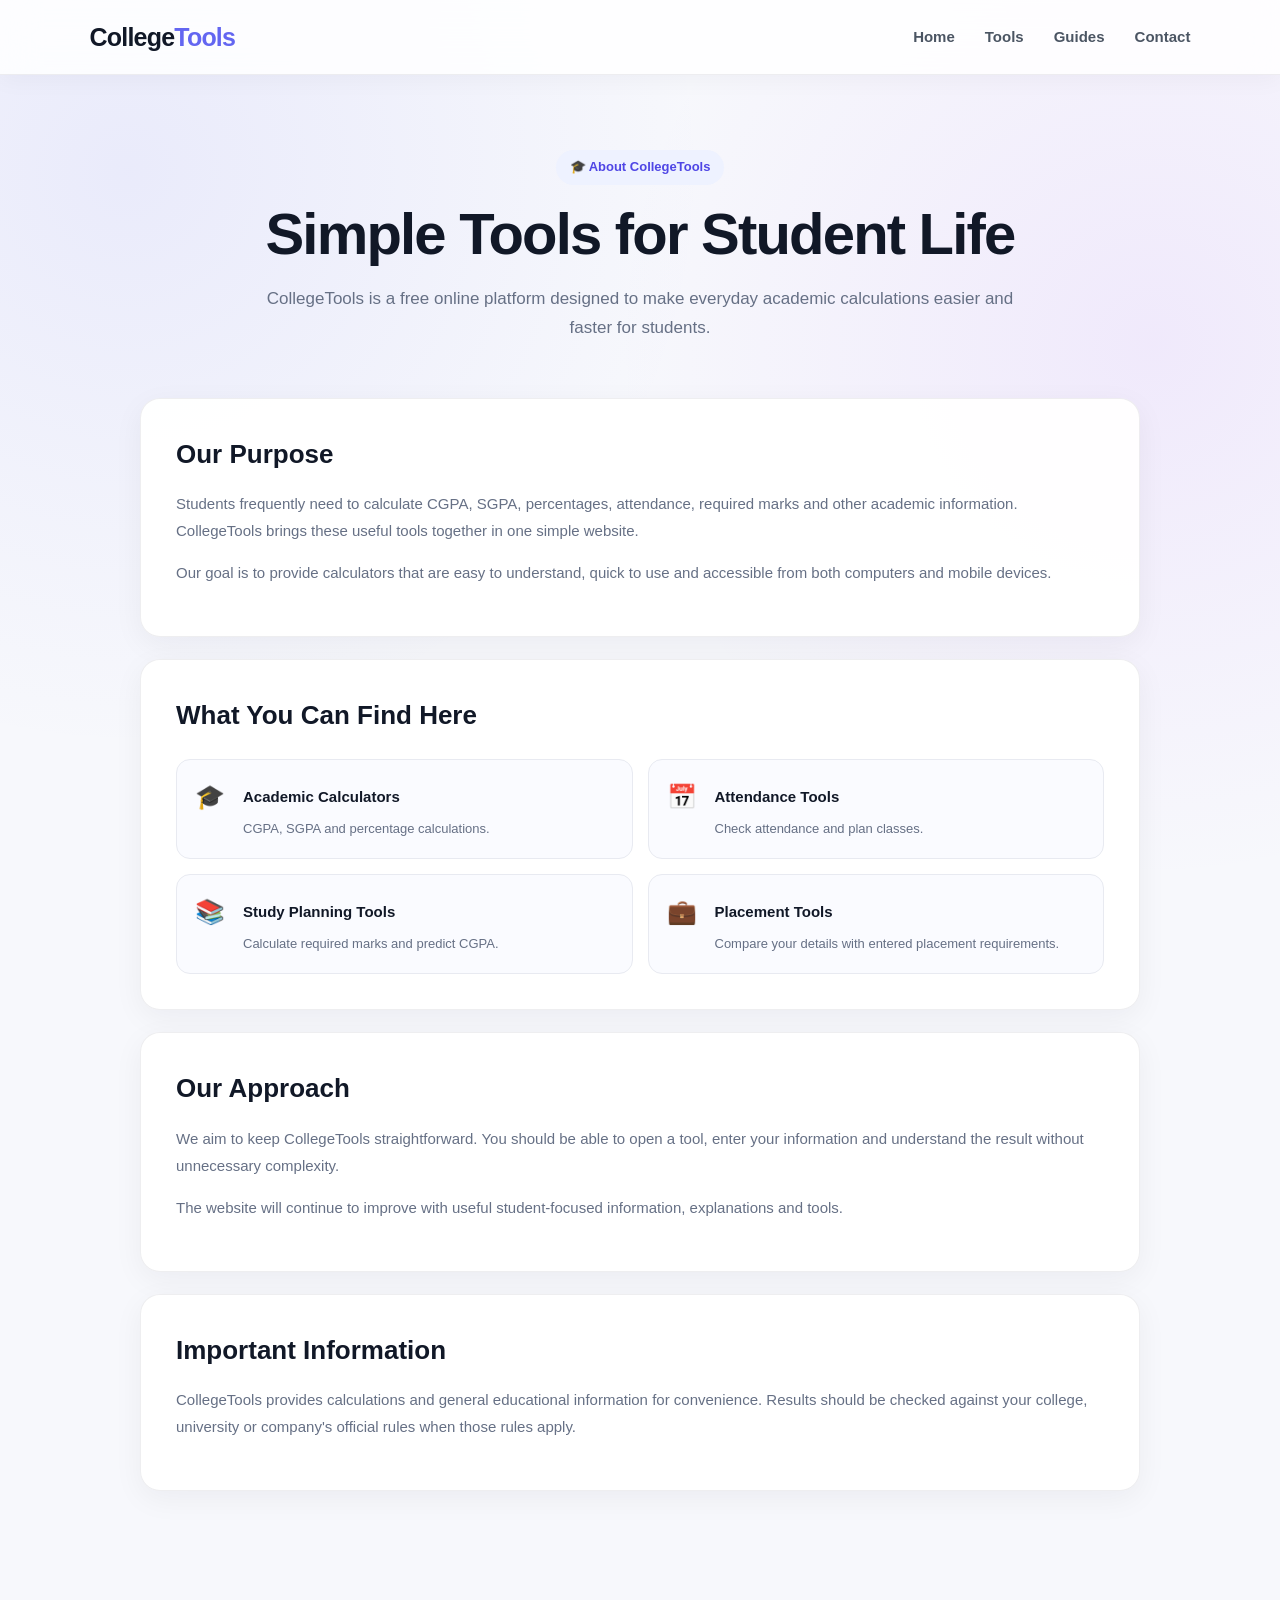
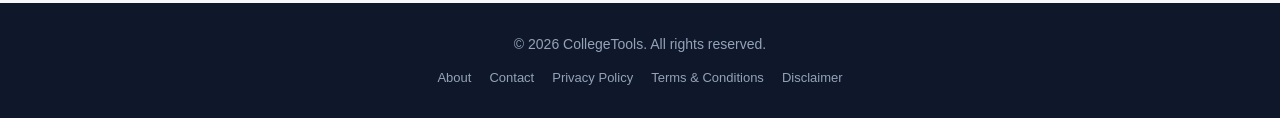
==== about.html @ 3048a07d "Add files via upload" ====
<!DOCTYPE html>
<html lang="en">

<head>

    <meta charset="UTF-8">

    <meta
        name="viewport"
        content="width=device-width, initial-scale=1.0"
    >

    <title>
        About CollegeTools - Free Tools for College Students
    </title>

    <meta
        name="description"
        content="Learn about CollegeTools, a free website providing useful academic calculators and student tools for college students."
    >

    <meta
        name="robots"
        content="index, follow"
    >

    <meta
        name="author"
        content="CollegeTools"
    >

    <meta
        property="og:title"
        content="About CollegeTools"
    >

    <meta
        property="og:description"
        content="Learn more about CollegeTools and our free student-focused academic tools."
    >

    <meta
        property="og:type"
        content="website"
    >

    <link
        rel="stylesheet"
        href="style.css"
    >

</head>


<body>


    <!-- NAVBAR -->

    <nav class="navbar">

        <div class="logo">
            College<span>Tools</span>
        </div>

        <div class="nav-links">

            <a href="index.html">
                Home
            </a>

            <a href="index.html#tools">
                Tools
            </a>

            <a href="index.html#guides">
                Guides
            </a>

            <a href="contact.html">
                Contact
            </a>

        </div>

    </nav>


    <!-- ABOUT -->

    <main class="info-page">

        <section class="info-hero">

            <span class="section-badge">
                🎓 About CollegeTools
            </span>

            <h1>
                Simple Tools for
                Student Life
            </h1>

            <p>
                CollegeTools is a free online platform designed
                to make everyday academic calculations easier
                and faster for students.
            </p>

        </section>


        <section class="info-card">

            <h2>
                Our Purpose
            </h2>

            <p>
                Students frequently need to calculate CGPA,
                SGPA, percentages, attendance, required marks
                and other academic information. CollegeTools
                brings these useful tools together in one simple
                website.
            </p>

            <p>
                Our goal is to provide calculators that are
                easy to understand, quick to use and accessible
                from both computers and mobile devices.
            </p>

        </section>


        <section class="info-card">

            <h2>
                What You Can Find Here
            </h2>

            <div class="info-list">

                <div>
                    🎓
                    <strong>Academic Calculators</strong>
                    <span>
                        CGPA, SGPA and percentage calculations.
                    </span>
                </div>

                <div>
                    📅
                    <strong>Attendance Tools</strong>
                    <span>
                        Check attendance and plan classes.
                    </span>
                </div>

                <div>
                    📚
                    <strong>Study Planning Tools</strong>
                    <span>
                        Calculate required marks and predict CGPA.
                    </span>
                </div>

                <div>
                    💼
                    <strong>Placement Tools</strong>
                    <span>
                        Compare your details with entered
                        placement requirements.
                    </span>
                </div>

            </div>

        </section>


        <section class="info-card">

            <h2>
                Our Approach
            </h2>

            <p>
                We aim to keep CollegeTools straightforward.
                You should be able to open a tool, enter your
                information and understand the result without
                unnecessary complexity.
            </p>

            <p>
                The website will continue to improve with useful
                student-focused information, explanations and
                tools.
            </p>

        </section>


        <section class="info-card">

            <h2>
                Important Information
            </h2>

            <p>
                CollegeTools provides calculations and general
                educational information for convenience.
                Results should be checked against your college,
                university or company's official rules when
                those rules apply.
            </p>

        </section>

    </main>


    <!-- FOOTER -->

    <footer>

        <p>
            © 2026 CollegeTools. All rights reserved.
        </p>

        <div class="footer-links">

            <a href="about.html">
                About
            </a>

            <a href="contact.html">
                Contact
            </a>

            <a href="privacy.html">
                Privacy Policy
            </a>

            <a href="terms.html">
                Terms & Conditions
            </a>

            <a href="disclaimer.html">
                Disclaimer
            </a>

        </div>

    </footer>


</body>

</html>
---- style.css ----
/* =========================================================
   STUDENTTOOLS
   ADVANCED MODERN RESPONSIVE CSS
   ========================================================= */


/* =========================================================
   GLOBAL
   ========================================================= */

* {
    margin: 0;
    padding: 0;
    box-sizing: border-box;
}

html {
    scroll-behavior: smooth;
}

body {
    font-family:
        Inter,
        "Segoe UI",
        Roboto,
        Arial,
        sans-serif;

    color: #172033;

    background:
        radial-gradient(
            circle at 10% 10%,
            rgba(99, 102, 241, 0.09),
            transparent 30%
        ),
        radial-gradient(
            circle at 90% 20%,
            rgba(168, 85, 247, 0.09),
            transparent 30%
        ),
        #f7f8fc;

    line-height: 1.6;

    min-height: 100vh;

    overflow-x: hidden;
}

::selection {
    background: #6366f1;
    color: white;
}

button,
input {
    font-family: inherit;
}


/* =========================================================
   NAVBAR
   ========================================================= */

.navbar {
    position: sticky;
    top: 0;
    z-index: 1000;

    width: 100%;

    display: flex;
    align-items: center;
    justify-content: space-between;

    padding: 17px 7%;

    background:
        rgba(255, 255, 255, 0.84);

    backdrop-filter: blur(18px);
    -webkit-backdrop-filter: blur(18px);

    border-bottom:
        1px solid rgba(15, 23, 42, 0.07);

    box-shadow:
        0 5px 25px
        rgba(15, 23, 42, 0.04);
}


/* LOGO */

.logo {
    color: #111827;

    font-size: 25px;

    font-weight: 800;

    letter-spacing: -0.8px;

    white-space: nowrap;
}

.logo span {
    color: #6366f1;
}


/* NAVIGATION LINKS */

.nav-links {
    display: flex;

    align-items: center;

    gap: 30px;
}

.nav-links a {
    position: relative;

    color: #4b5563;

    text-decoration: none;

    font-size: 15px;

    font-weight: 600;

    transition:
        color 0.25s ease;
}

.nav-links a::after {
    content: "";

    position: absolute;

    left: 0;
    bottom: -7px;

    width: 0;
    height: 2px;

    background:
        #6366f1;

    border-radius: 20px;

    transition:
        width 0.3s ease;
}

.nav-links a:hover {
    color: #6366f1;
}

.nav-links a:hover::after {
    width: 100%;
}


/* =========================================================
   HERO
   ========================================================= */

.hero {
    position: relative;

    overflow: hidden;

    text-align: center;

    padding:
        105px 20px
        95px;

    background:
        linear-gradient(
            135deg,
            #eef2ff 0%,
            #f5f3ff 50%,
            #faf5ff 100%
        );

    border-bottom:
        1px solid
        rgba(99, 102, 241, 0.08);
}


/* HERO DECORATION */

.hero::before {
    content: "";

    position: absolute;

    width: 330px;
    height: 330px;

    top: -160px;
    left: -110px;

    border-radius: 50%;

    background:
        rgba(99, 102, 241, 0.12);

    filter: blur(4px);

    pointer-events: none;
}

.hero::after {
    content: "";

    position: absolute;

    width: 320px;
    height: 320px;

    right: -120px;
    bottom: -160px;

    border-radius: 50%;

    background:
        rgba(168, 85, 247, 0.12);

    filter: blur(4px);

    pointer-events: none;
}


/* =========================================================
   HERO HEADING
   ========================================================= */

.hero h1 {
    position: relative;

    z-index: 2;

    width: 100%;

    max-width: 1100px;

    margin:
        0 auto;

    font-size:
        clamp(38px, 5.2vw, 62px);

    line-height: 1.12;

    letter-spacing: -2px;

    font-weight: 850;

    background:
        linear-gradient(
            90deg,
            #4f46e5 0%,
            #7c3aed 50%,
            #9333ea 100%
        );

    -webkit-background-clip: text;
    background-clip: text;

    -webkit-text-fill-color: transparent;

    color: transparent;
}


/* =========================================================
   HERO DESCRIPTION
   ========================================================= */

.hero p {
    position: relative;

    z-index: 2;

    max-width: 680px;

    margin:
        24px auto
        35px;

    color:
        #5b6475;

    font-size:
        18px;

    line-height:
        1.7;
}


/* =========================================================
   HERO BUTTON
   ========================================================= */

.hero-btn {
    position: relative;

    z-index: 2;

    display: inline-flex;

    align-items: center;

    justify-content: center;

    padding:
        14px 28px;

    border-radius:
        13px;

    background:
        linear-gradient(
            135deg,
            #6366f1,
            #7c3aed
        );

    color:
        white;

    text-decoration:
        none;

    font-size:
        15px;

    font-weight:
        700;

    box-shadow:
        0 10px 25px
        rgba(99, 102, 241, 0.28);

    transition:
        transform 0.25s ease,
        box-shadow 0.25s ease;
}

.hero-btn:hover {
    transform:
        translateY(-3px);

    box-shadow:
        0 15px 35px
        rgba(99, 102, 241, 0.36);
}

.hero-btn:active {
    transform:
        translateY(0);
}


/* =========================================================
   TOOLS SECTION
   ========================================================= */

.tools-section {
    width:
        min(1200px, 90%);

    margin:
        0 auto;

    padding:
        85px 0
        60px;
}

.tools-section > h2 {
    text-align:
        center;

    color:
        #111827;

    font-size:
        38px;

    font-weight:
        800;

    letter-spacing:
        -1px;

    margin-bottom:
        45px;
}


/* =========================================================
   TOOLS GRID
   ========================================================= */

.tools-grid {
    display:
        grid;

    grid-template-columns:
        repeat(3, 1fr);

    gap:
        24px;
}


/* =========================================================
   TOOL CARD
   ========================================================= */

.tool-card {
    position:
        relative;

    min-height:
        285px;

    display:
        flex;

    flex-direction:
        column;

    align-items:
        flex-start;

    padding:
        30px;

    overflow:
        hidden;

    background:
        rgba(255, 255, 255, 0.9);

    border:
        1px solid
        rgba(15, 23, 42, 0.07);

    border-radius:
        22px;

    box-shadow:
        0 8px 30px
        rgba(15, 23, 42, 0.055);

    transition:
        transform 0.35s ease,
        box-shadow 0.35s ease,
        border-color 0.35s ease;
}


/* TOP LINE */

.tool-card::before {
    content:
        "";

    position:
        absolute;

    top:
        0;

    left:
        0;

    width:
        100%;

    height:
        4px;

    background:
        linear-gradient(
            90deg,
            #6366f1,
            #8b5cf6,
            #a855f7
        );

    opacity:
        0;

    transition:
        opacity 0.3s ease;
}


/* DECORATIVE CIRCLE */

.tool-card::after {
    content:
        "";

    position:
        absolute;

    width:
        140px;

    height:
        140px;

    right:
        -55px;

    top:
        -55px;

    border-radius:
        50%;

    background:
        rgba(99, 102, 241, 0.06);

    transition:
        transform 0.4s ease;
}


/* HOVER */

.tool-card:hover {
    transform:
        translateY(-9px);

    border-color:
        rgba(99, 102, 241, 0.18);

    box-shadow:
        0 20px 45px
        rgba(15, 23, 42, 0.11);
}

.tool-card:hover::before {
    opacity:
        1;
}

.tool-card:hover::after {
    transform:
        scale(1.6);
}


/* =========================================================
   TOOL ICON
   ========================================================= */

.tool-icon {
    position:
        relative;

    z-index:
        2;

    width:
        58px;

    height:
        58px;

    display:
        flex;

    align-items:
        center;

    justify-content:
        center;

    margin-bottom:
        20px;

    border-radius:
        17px;

    background:
        linear-gradient(
            135deg,
            #eef2ff,
            #f5f3ff
        );

    font-size:
        28px;

    box-shadow:
        inset 0 0 0 1px
        rgba(99, 102, 241, 0.08);

    transition:
        transform 0.35s ease;
}

.tool-card:hover .tool-icon {
    transform:
        rotate(-5deg)
        scale(1.08);
}


/* =========================================================
   TOOL CARD TEXT
   ========================================================= */

.tool-card h3 {
    position:
        relative;

    z-index:
        2;

    color:
        #111827;

    font-size:
        21px;

    line-height:
        1.3;

    margin-bottom:
        10px;
}

.tool-card p {
    position:
        relative;

    z-index:
        2;

    flex:
        1;

    color:
        #667085;

    font-size:
        15px;

    line-height:
        1.6;

    margin-bottom:
        24px;
}


/* =========================================================
   TOOL BUTTON
   ========================================================= */

.tool-card button {
    position:
        relative;

    z-index:
        3;

    width:
        100%;

    padding:
        12px 18px;

    border:
        none;

    border-radius:
        11px;

    background:
        #111827;

    color:
        white;

    cursor:
        pointer;

    font-size:
        14px;

    font-weight:
        700;

    transition:
        background 0.25s ease,
        transform 0.2s ease,
        box-shadow 0.25s ease;
}

.tool-card button:hover {
    background:
        #4f46e5;

    transform:
        translateY(-2px);

    box-shadow:
        0 8px 20px
        rgba(79, 70, 229, 0.25);
}


/* =========================================================
   CALCULATOR SECTION
   ========================================================= */

.calculator-section {
    width:
        min(850px, 92%);

    margin:
        20px auto
        90px;
}


/* =========================================================
   HIDDEN
   ========================================================= */

.calculator.hidden {
    display:
        none;
}


/* =========================================================
   CALCULATOR
   ========================================================= */

.calculator {
    position:
        relative;

    padding:
        42px;

    background:
        rgba(255, 255, 255, 0.95);

    border:
        1px solid
        rgba(15, 23, 42, 0.07);

    border-radius:
        25px;

    box-shadow:
        0 18px 60px
        rgba(15, 23, 42, 0.09);

    animation:
        calculatorIn 0.45s ease;
}


@keyframes calculatorIn {

    from {
        opacity:
            0;

        transform:
            translateY(18px);
    }

    to {
        opacity:
            1;

        transform:
            translateY(0);
    }
}


.calculator h2 {
    color:
        #111827;

    font-size:
        30px;

    font-weight:
        800;

    letter-spacing:
        -0.8px;

    line-height:
        1.25;

    margin-bottom:
        8px;
}


.calculator-description {
    color:
        #667085;

    font-size:
        15px;

    line-height:
        1.6;

    margin-bottom:
        28px;
}


/* =========================================================
   LABEL
   ========================================================= */

.calculator label {
    display:
        block;

    color:
        #344054;

    font-size:
        14px;

    font-weight:
        650;

    margin:
        18px 0
        7px;
}


/* =========================================================
   INPUT
   ========================================================= */

.calculator input {
    width:
        100%;

    padding:
        13px 15px;

    border:
        1px solid
        #d9dce5;

    border-radius:
        11px;

    background:
        #fbfcff;

    color:
        #111827;

    font-size:
        15px;

    outline:
        none;

    transition:
        border-color 0.25s ease,
        box-shadow 0.25s ease,
        background 0.25s ease;
}

.calculator input:hover {
    border-color:
        #b8bde0;
}

.calculator input:focus {
    background:
        white;

    border-color:
        #6366f1;

    box-shadow:
        0 0 0 4px
        rgba(99, 102, 241, 0.11);
}

.calculator input::placeholder {
    color:
        #a0a6b3;
}


/* =========================================================
   CALCULATE BUTTON
   ========================================================= */

.calculate-btn {
    width:
        100%;

    margin-top:
        25px;

    padding:
        14px 20px;

    border:
        none;

    border-radius:
        12px;

    background:
        linear-gradient(
            135deg,
            #6366f1,
            #7c3aed
        );

    color:
        white;

    cursor:
        pointer;

    font-size:
        15px;

    font-weight:
        750;

    box-shadow:
        0 8px 22px
        rgba(99, 102, 241, 0.24);

    transition:
        transform 0.2s ease,
        box-shadow 0.25s ease;
}

.calculate-btn:hover {
    transform:
        translateY(-2px);

    box-shadow:
        0 12px 30px
        rgba(99, 102, 241, 0.32);
}

.calculate-btn:active {
    transform:
        scale(0.99);
}


/* =========================================================
   RESULT BOX
   ========================================================= */

.result-box {
    margin-top:
        30px;

    padding:
        25px;

    text-align:
        center;

    border-radius:
        17px;

    background:
        linear-gradient(
            135deg,
            #f5f7ff,
            #faf7ff
        );

    border:
        1px solid
        rgba(99, 102, 241, 0.12);

    animation:
        resultFade 0.35s ease;
}


@keyframes resultFade {

    from {
        opacity:
            0;

        transform:
            scale(0.98);
    }

    to {
        opacity:
            1;

        transform:
            scale(1);
    }
}


.result-box p {
    color:
        #667085;

    font-size:
        14px;

    margin:
        5px 0;
}


.result-box h3 {
    color:
        #4f46e5;

    font-size:
        34px;

    font-weight:
        800;

    margin:
        8px 0;
}


/* =========================================================
   CGPA SUBJECT LABELS
   ========================================================= */

.subject-labels {
    display:
        grid;

    grid-template-columns:
        2fr 1fr 1fr 45px;

    gap:
        10px;

    margin-bottom:
        8px;

    color:
        #667085;

    font-size:
        13px;

    font-weight:
        700;
}


/* =========================================================
   CGPA SUBJECT ROW
   ========================================================= */

.subject-row {
    display:
        grid;

    grid-template-columns:
        2fr 1fr 1fr 45px;

    gap:
        10px;

    margin-bottom:
        12px;
}


/* =========================================================
   REMOVE BUTTON
   ========================================================= */

.remove-btn {
    width:
        45px !important;

    height:
        45px;

    padding:
        0;

    border:
        none;

    border-radius:
        10px;

    background:
        #fef2f2;

    color:
        #dc2626;

    font-size:
        22px;

    cursor:
        pointer;

    transition:
        background 0.2s ease,
        transform 0.2s ease;
}

.remove-btn:hover {
    background:
        #fee2e2;

    transform:
        scale(1.05);
}


/* =========================================================
   ADD SUBJECT
   ========================================================= */

.add-subject-btn {
    margin-top:
        5px;

    padding:
        10px 16px;

    border:
        1px solid
        #d9dce5;

    border-radius:
        10px;

    background:
        white;

    color:
        #4f46e5;

    cursor:
        pointer;

    font-weight:
        700;

    transition:
        background 0.2s ease,
        border-color 0.2s ease;
}

.add-subject-btn:hover {
    background:
        #f5f3ff;

    border-color:
        #c7c9f7;
}


/* =========================================================
   SGPA ROW
   ========================================================= */

.sgpa-row {
    display:
        grid;

    grid-template-columns:
        2fr 1fr 1fr;

    gap:
        10px;

    margin-bottom:
        12px;
}


/* =========================================================
   SECONDARY BUTTON
   ========================================================= */

.secondary-btn {
    margin:
        8px 0;

    padding:
        10px 16px;

    border:
        1px solid
        #d9dce5;

    border-radius:
        10px;

    background:
        white;

    color:
        #4f46e5;

    cursor:
        pointer;

    font-weight:
        700;

    transition:
        background 0.2s ease,
        border-color 0.2s ease;
}

.secondary-btn:hover {
    background:
        #f5f3ff;

    border-color:
        #c7c9f7;
}


/* =========================================================
   PERCENTAGE
   ========================================================= */

#gradeResult {
    margin-top:
        12px;

    font-size:
        17px;

    font-weight:
        700;

    color:
        #344054;
}

#percentageMessage {
    margin-top:
        8px;

    color:
        #555;
}


/* =========================================================
   AI FACE AGE SECTION
   ========================================================= */

.ai-divider {
    margin:
        45px 0;

    height:
        1px;

    border:
        none;

    background:
        linear-gradient(
            90deg,
            transparent,
            #d9dce5,
            transparent
        );
}


.ai-age-section {
    padding-top:
        5px;
}


.ai-age-section h2 {
    font-size:
        27px;
}


/* =========================================================
   IMAGE PREVIEW
   ========================================================= */

.image-preview-container {
    width:
        100%;

    min-height:
        110px;

    margin-top:
        15px;

    display:
        flex;

    align-items:
        center;

    justify-content:
        center;

    overflow:
        hidden;

    border:
        2px dashed
        #d7d9e3;

    border-radius:
        15px;

    background:
        #fafbff;
}


.image-preview-container img {
    display:
        none;

    max-width:
        100%;

    max-height:
        350px;

    object-fit:
        contain;

    border-radius:
        12px;
}


/* =========================================================
   ABOUT
   ========================================================= */

.about {
    width:
        min(850px, 90%);

    margin:
        20px auto
        80px;

    padding:
        55px 35px;

    text-align:
        center;

    border-radius:
        24px;

    background:
        linear-gradient(
            135deg,
            #111827,
            #1f2937
        );

    color:
        white;

    box-shadow:
        0 20px 50px
        rgba(15, 23, 42, 0.15);
}


.about h2 {
    font-size:
        32px;

    margin-bottom:
        15px;
}


.about p {
    max-width:
        650px;

    margin:
        auto;

    color:
        #d1d5db;

    font-size:
        15px;

    line-height:
        1.7;
}


/* =========================================================
   FOOTER
   ========================================================= */

footer {
    padding:
        30px 20px;

    text-align:
        center;

    background:
        #0f172a;

    color:
        #94a3b8;

    font-size:
        14px;
}


/* =========================================================
   SCROLLBAR
   ========================================================= */

::-webkit-scrollbar {
    width:
        9px;
}

::-webkit-scrollbar-track {
    background:
        #f1f3f8;
}

::-webkit-scrollbar-thumb {
    background:
        #c4c7d4;

    border-radius:
        20px;
}

::-webkit-scrollbar-thumb:hover {
    background:
        #8b8fa3;
}


/* =========================================================
   TABLET
   ========================================================= */

@media (max-width: 1000px) {

    .tools-grid {
        grid-template-columns:
            repeat(2, 1fr);
    }

    .hero h1 {
        font-size:
            clamp(38px, 6vw, 56px);
    }
}


/* =========================================================
   MOBILE
   ========================================================= */

@media (max-width: 650px) {

    .navbar {
        padding:
            15px 5%;
    }


    .logo {
        font-size:
            21px;
    }


    .nav-links {
        gap:
            15px;
    }


    .nav-links a {
        font-size:
            13px;
    }


    /* HERO */

    .hero {
        padding:
            70px 18px
            65px;
    }


    .hero h1 {
        width:
            100%;

        max-width:
            600px;

        font-size:
            40px;

        line-height:
            1.15;

        letter-spacing:
            -1.3px;
    }


    .hero p {
        font-size:
            16px;

        margin-top:
            20px;
    }


    /* TOOLS */

    .tools-section {
        width:
            92%;

        padding:
            60px 0;
    }


    .tools-section > h2 {
        font-size:
            30px;

        margin-bottom:
            30px;
    }


    .tools-grid {
        grid-template-columns:
            1fr;

        gap:
            17px;
    }


    .tool-card {
        min-height:
            250px;

        padding:
            25px;
    }


    /* CALCULATOR */

    .calculator-section {
        width:
            92%;

        margin-bottom:
            65px;
    }


    .calculator {
        padding:
            25px 18px;

        border-radius:
            20px;
    }


    .calculator h2 {
        font-size:
            25px;
    }


    /* CGPA */

    .subject-labels {
        display:
            none;
    }


    .subject-row {
        grid-template-columns:
            1fr;

        padding:
            15px;

        background:
            #f8f9fd;

        border:
            1px solid
            #e5e7ef;

        border-radius:
            13px;
    }


    .remove-btn {
        width:
            100% !important;
    }


    /* SGPA */

    .sgpa-row {
        grid-template-columns:
            1fr;

        padding:
            15px;

        background:
            #f8f9fd;

        border:
            1px solid
            #e5e7ef;

        border-radius:
            13px;
    }


    /* RESULT */

    .result-box {
        padding:
            20px 15px;
    }


    .result-box h3 {
        font-size:
            29px;
    }


    /* ABOUT */

    .about {
        width:
            92%;

        padding:
            40px 22px;

        margin-bottom:
            60px;
    }


    .about h2 {
        font-size:
            27px;
    }
}


/* =========================================================
   VERY SMALL PHONES
   ========================================================= */

@media (max-width: 400px) {

    .navbar {
        align-items:
            flex-start;

        flex-direction:
            column;

        gap:
            10px;
    }


    .nav-links {
        width:
            100%;

        justify-content:
            space-between;
    }


    .hero h1 {
        font-size:
            33px;

        line-height:
            1.15;

        letter-spacing:
            -1px;
    }


    .hero p {
        font-size:
            15px;
    }


    .tool-card h3 {
        font-size:
            19px;
    }


    .calculator {
        padding:
            22px 15px;
    }
}

/* =========================================================
   STUDENT GUIDES
   ========================================================= */

.guides-section {
    width: min(1200px, 90%);

    margin:
        0 auto
        90px;
}


/* HEADING */

.guides-heading {
    text-align:
        center;

    max-width:
        720px;

    margin:
        0 auto
        45px;
}


.section-badge {
    display:
        inline-block;

    padding:
        7px 14px;

    margin-bottom:
        14px;

    border-radius:
        30px;

    background:
        #eef2ff;

    color:
        #4f46e5;

    font-size:
        13px;

    font-weight:
        750;
}


.guides-heading h2 {
    color:
        #111827;

    font-size:
        38px;

    line-height:
        1.2;

    letter-spacing:
        -1px;

    margin-bottom:
        12px;
}


.guides-heading p {
    color:
        #667085;

    font-size:
        16px;
}


/* GRID */

.guides-grid {
    display:
        grid;

    grid-template-columns:
        repeat(3, 1fr);

    gap:
        22px;
}


/* CARD */

.guide-card {
    padding:
        28px;

    background:
        rgba(255, 255, 255, 0.92);

    border:
        1px solid
        rgba(15, 23, 42, 0.07);

    border-radius:
        20px;

    box-shadow:
        0 8px 28px
        rgba(15, 23, 42, 0.05);

    transition:
        transform 0.3s ease,
        box-shadow 0.3s ease,
        border-color 0.3s ease;
}


.guide-card:hover {
    transform:
        translateY(-6px);

    border-color:
        rgba(99, 102, 241, 0.18);

    box-shadow:
        0 18px 40px
        rgba(15, 23, 42, 0.09);
}


/* ICON */

.guide-icon {
    width:
        52px;

    height:
        52px;

    display:
        flex;

    align-items:
        center;

    justify-content:
        center;

    margin-bottom:
        17px;

    border-radius:
        15px;

    background:
        linear-gradient(
            135deg,
            #eef2ff,
            #f5f3ff
        );

    font-size:
        25px;
}


/* TITLE */

.guide-card h3 {
    color:
        #111827;

    font-size:
        20px;

    line-height:
        1.3;

    margin-bottom:
        12px;
}


/* TEXT */

.guide-card p {
    color:
        #667085;

    font-size:
        14px;

    line-height:
        1.7;

    margin-bottom:
        17px;
}


/* SUBTITLE */

.guide-card h4 {
    color:
        #344054;

    font-size:
        14px;

    margin-bottom:
        8px;
}


/* FORMULA */

.formula-box {
    padding:
        13px;

    margin-bottom:
        17px;

    border-radius:
        10px;

    background:
        #f5f7ff;

    border:
        1px solid
        rgba(99, 102, 241, 0.1);

    color:
        #4f46e5;

    font-size:
        13px;

    font-weight:
        700;

    text-align:
        center;

    line-height:
        1.6;
}


/* =========================================================
   GUIDE MOBILE
   ========================================================= */

@media (max-width: 1000px) {

    .guides-grid {
        grid-template-columns:
            repeat(2, 1fr);
    }

}


@media (max-width: 650px) {

    .guides-section {
        width:
            92%;

        margin-bottom:
            65px;
    }


    .guides-heading h2 {
        font-size:
            30px;
    }


    .guides-heading p {
        font-size:
            15px;
    }


    .guides-grid {
        grid-template-columns:
            1fr;

        gap:
            17px;
    }


    .guide-card {
        padding:
            24px;
    }

}


/* =========================================================
   INFORMATION PAGES
   ========================================================= */

.info-page {
    width: min(1000px, 92%);

    margin: 0 auto;

    padding:
        75px 0
        90px;
}


/* =========================================================
   INFO HERO
   ========================================================= */

.info-hero {
    text-align: center;

    max-width: 780px;

    margin:
        0 auto
        55px;
}


.info-hero .section-badge {
    display: inline-block;

    padding:
        7px 14px;

    margin-bottom:
        17px;

    border-radius:
        30px;

    background:
        #eef2ff;

    color:
        #4f46e5;

    font-size:
        13px;

    font-weight:
        750;
}


.info-hero h1 {
    color:
        #111827;

    font-size:
        clamp(38px, 5vw, 58px);

    line-height:
        1.12;

    letter-spacing:
        -1.8px;

    margin-bottom:
        18px;
}


.info-hero p {
    color:
        #667085;

    font-size:
        17px;

    line-height:
        1.7;
}


/* =========================================================
   INFO CARD
   ========================================================= */

.info-card {
    margin-bottom:
        22px;

    padding:
        35px;

    background:
        rgba(255, 255, 255, 0.94);

    border:
        1px solid
        rgba(15, 23, 42, 0.07);

    border-radius:
        20px;

    box-shadow:
        0 8px 30px
        rgba(15, 23, 42, 0.05);

    transition:
        transform 0.3s ease,
        box-shadow 0.3s ease;
}


.info-card:hover {
    transform:
        translateY(-3px);

    box-shadow:
        0 15px 38px
        rgba(15, 23, 42, 0.08);
}


.info-card h2 {
    color:
        #111827;

    font-size:
        26px;

    margin-bottom:
        15px;
}


.info-card h3 {
    color:
        #344054;

    font-size:
        17px;

    margin:
        22px 0
        7px;
}


.info-card p {
    color:
        #667085;

    font-size:
        15px;

    line-height:
        1.8;

    margin-bottom:
        15px;
}


/* =========================================================
   INFO LIST
   ========================================================= */

.info-list {
    display:
        grid;

    grid-template-columns:
        repeat(2, 1fr);

    gap:
        15px;

    margin-top:
        22px;
}


.info-list div {
    display:
        grid;

    grid-template-columns:
        38px 1fr;

    column-gap:
        10px;

    padding:
        18px;

    border:
        1px solid
        #e8eaf1;

    border-radius:
        14px;

    background:
        #fafbff;

    font-size:
        24px;
}


.info-list strong {
    color:
        #111827;

    font-size:
        15px;

    align-self:
        center;
}


.info-list span {
    grid-column:
        2;

    color:
        #667085;

    font-size:
        13px;

    line-height:
        1.6;

    margin-top:
        3px;
}


/* =========================================================
   CONTACT
   ========================================================= */

.contact-grid {
    display:
        grid;

    grid-template-columns:
        repeat(2, 1fr);

    gap:
        22px;
}


.contact-icon {
    width:
        55px;

    height:
        55px;

    display:
        flex;

    align-items:
        center;

    justify-content:
        center;

    margin-bottom:
        18px;

    border-radius:
        15px;

    background:
        linear-gradient(
            135deg,
            #eef2ff,
            #f5f3ff
        );

    font-size:
        25px;
}


.email-link {
    display:
        inline-block;

    color:
        #4f46e5;

    font-weight:
        700;

    text-decoration:
        none;

    word-break:
        break-word;
}


.email-link:hover {
    text-decoration:
        underline;
}


.contact-note {
    margin-top:
        22px;
}


/* =========================================================
   FOOTER LINKS
   ========================================================= */

.footer-links {
    display:
        flex;

    justify-content:
        center;

    align-items:
        center;

    flex-wrap:
        wrap;

    gap:
        18px;

    margin-top:
        12px;
}


.footer-links a {
    color:
        #94a3b8;

    text-decoration:
        none;

    font-size:
        13px;

    transition:
        color 0.2s ease;
}


.footer-links a:hover {
    color:
        white;
}


/* =========================================================
   INFORMATION PAGE MOBILE
   ========================================================= */

@media (max-width: 700px) {

    .info-page {
        padding:
            55px 0
            65px;
    }


    .info-hero {
        margin-bottom:
            35px;
    }


    .info-hero h1 {
        font-size:
            38px;

        letter-spacing:
            -1px;
    }


    .info-hero p {
        font-size:
            15px;
    }


    .info-card {
        padding:
            25px 20px;
    }


    .info-card h2 {
        font-size:
            23px;
    }


    .info-list {
        grid-template-columns:
            1fr;
    }


    .contact-grid {
        grid-template-columns:
            1fr;
    }


    .footer-links {
        gap:
            12px;
    }

}


/* =========================================================
   SEO INTRO
   ========================================================= */

.seo-intro {
    max-width: 850px;

    margin:
        -20px auto
        40px;

    text-align: center;

    color: #667085;

    font-size: 16px;

    line-height: 1.8;
}

@media (max-width: 650px) {

    .seo-intro {
        font-size: 15px;

        margin:
            -10px auto
            30px;
    }

}
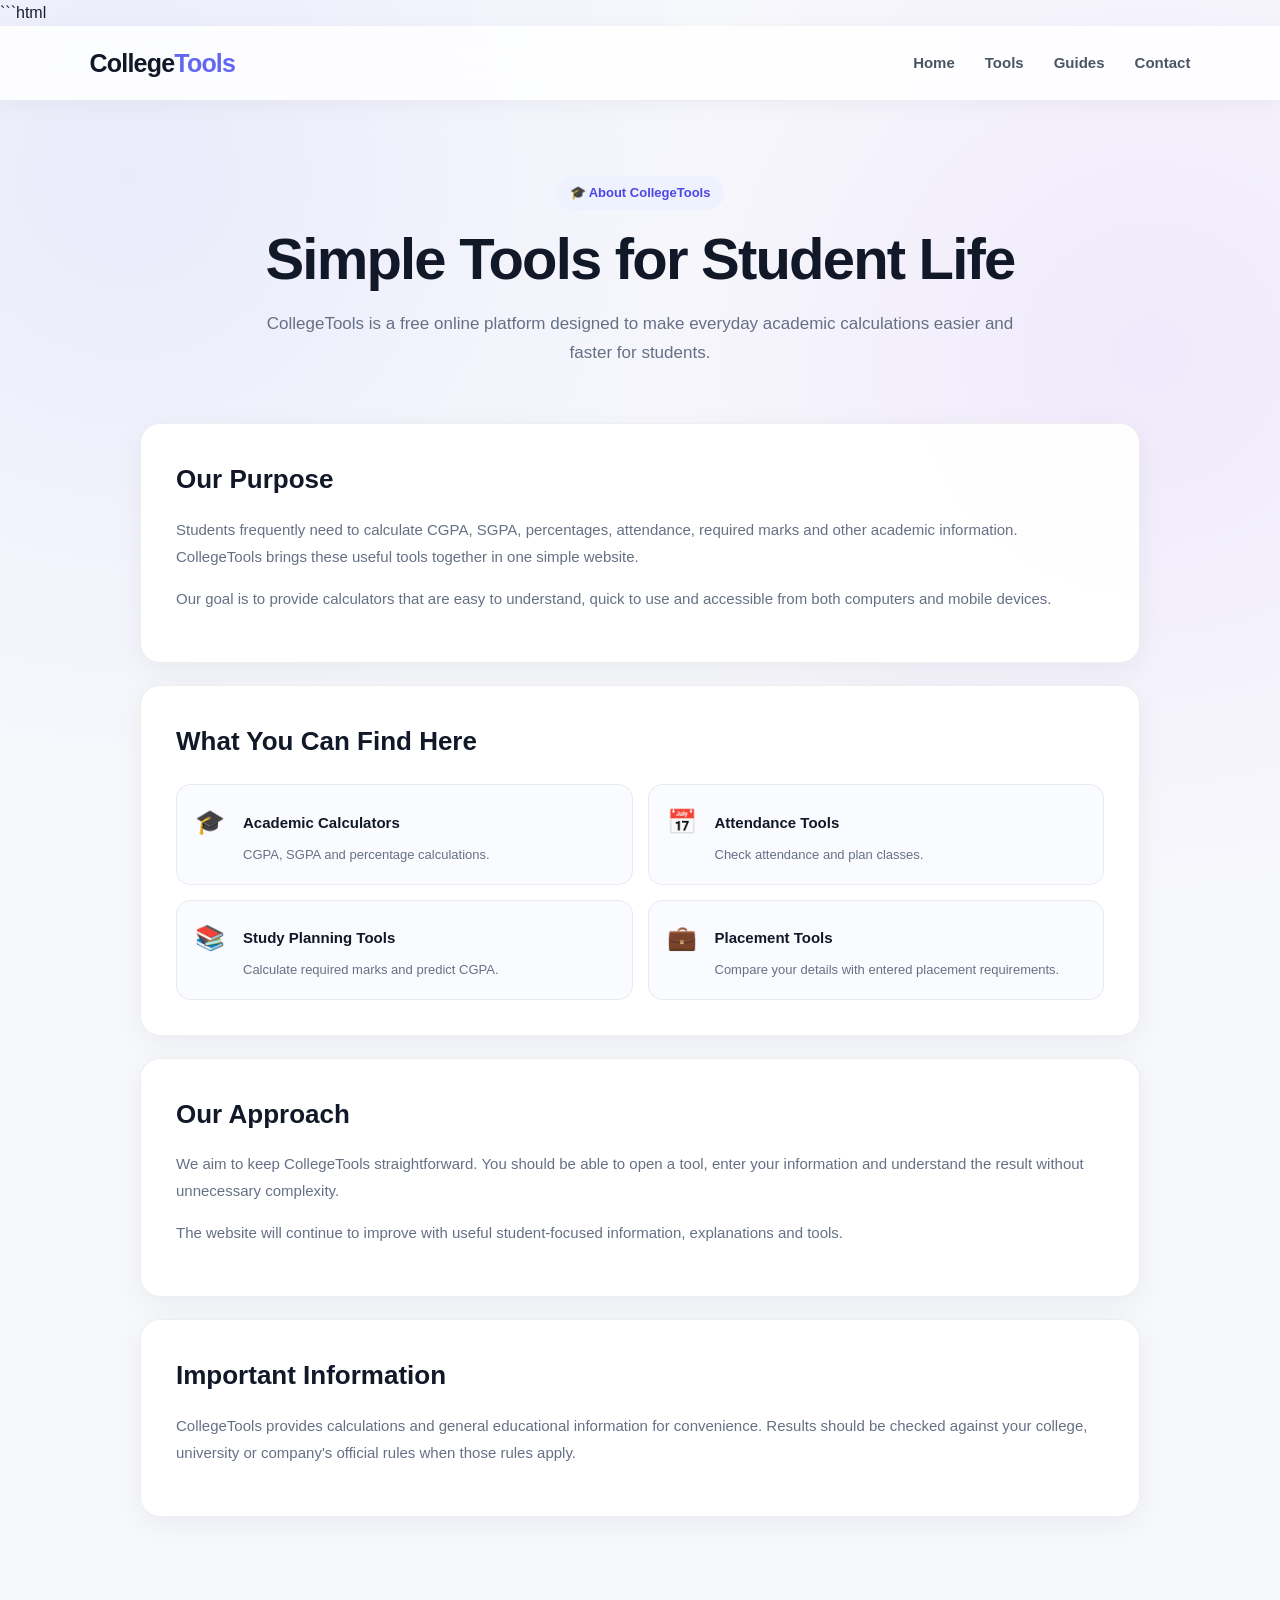
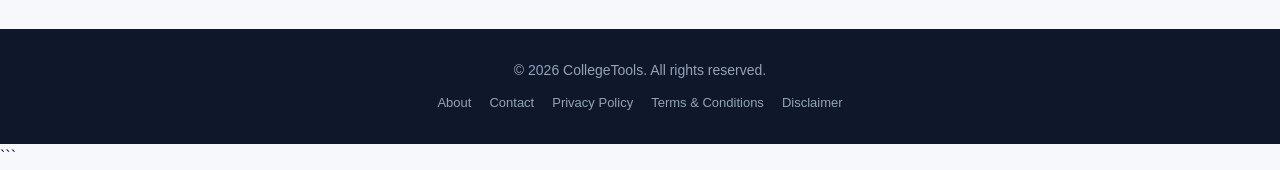
==== commit 413b0f50: "Update about.html" ====
--- a/about.html
+++ b/about.html
@@ -1,120 +1,63 @@
+```html
 <!DOCTYPE html>
 <html lang="en">
 
 <head>
+    <meta charset="UTF-8">
+    <meta name="viewport" content="width=device-width, initial-scale=1.0">
 
-    <meta charset="UTF-8">
+    <title>About CollegeTools - Free Tools for College Students</title>
 
-    <meta
-        name="viewport"
-        content="width=device-width, initial-scale=1.0"
-    >
+    <meta name="description" content="Learn about CollegeTools, a free website providing useful academic calculators and student tools for college students.">
+    <meta name="robots" content="index, follow">
+    <meta name="author" content="CollegeTools">
 
-    <title>
-        About CollegeTools - Free Tools for College Students
-    </title>
+    <!-- Canonical URL -->
+    <link rel="canonical" href="https://collegetools.tech/about.html">
 
-    <meta
-        name="description"
-        content="Learn about CollegeTools, a free website providing useful academic calculators and student tools for college students."
-    >
+    <!-- Open Graph -->
+    <meta property="og:title" content="About CollegeTools">
+    <meta property="og:description" content="Learn more about CollegeTools and our free student-focused academic tools.">
+    <meta property="og:type" content="website">
+    <meta property="og:url" content="https://collegetools.tech/about.html">
 
-    <meta
-        name="robots"
-        content="index, follow"
-    >
-
-    <meta
-        name="author"
-        content="CollegeTools"
-    >
-
-    <meta
-        property="og:title"
-        content="About CollegeTools"
-    >
-
-    <meta
-        property="og:description"
-        content="Learn more about CollegeTools and our free student-focused academic tools."
-    >
-
-    <meta
-        property="og:type"
-        content="website"
-    >
-
-    <link
-        rel="stylesheet"
-        href="style.css"
-    >
-
+    <!-- Stylesheet -->
+    <link rel="stylesheet" href="style.css">
 </head>
-
 
 <body>
 
-
     <!-- NAVBAR -->
-
     <nav class="navbar">
-
         <div class="logo">
             College<span>Tools</span>
         </div>
 
         <div class="nav-links">
-
-            <a href="index.html">
-                Home
-            </a>
-
-            <a href="index.html#tools">
-                Tools
-            </a>
-
-            <a href="index.html#guides">
-                Guides
-            </a>
-
-            <a href="contact.html">
-                Contact
-            </a>
-
+            <a href="index.html">Home</a>
+            <a href="index.html#tools">Tools</a>
+            <a href="index.html#guides">Guides</a>
+            <a href="contact.html">Contact</a>
         </div>
-
     </nav>
 
-
     <!-- ABOUT -->
-
     <main class="info-page">
 
         <section class="info-hero">
+            <span class="section-badge">🎓 About CollegeTools</span>
 
-            <span class="section-badge">
-                🎓 About CollegeTools
-            </span>
-
-            <h1>
-                Simple Tools for
-                Student Life
-            </h1>
+            <h1>Simple Tools for Student Life</h1>
 
             <p>
                 CollegeTools is a free online platform designed
                 to make everyday academic calculations easier
                 and faster for students.
             </p>
-
         </section>
 
-
         <section class="info-card">
-
-            <h2>
-                Our Purpose
-            </h2>
+            <h2>Our Purpose</h2>
 
             <p>
                 Students frequently need to calculate CGPA,
@@ -129,40 +72,28 @@
                 easy to understand, quick to use and accessible
                 from both computers and mobile devices.
             </p>
-
         </section>
 
-
         <section class="info-card">
-
-            <h2>
-                What You Can Find Here
-            </h2>
+            <h2>What You Can Find Here</h2>
 
             <div class="info-list">
-
                 <div>
                     🎓
                     <strong>Academic Calculators</strong>
-                    <span>
-                        CGPA, SGPA and percentage calculations.
-                    </span>
+                    <span>CGPA, SGPA and percentage calculations.</span>
                 </div>
 
                 <div>
                     📅
                     <strong>Attendance Tools</strong>
-                    <span>
-                        Check attendance and plan classes.
-                    </span>
+                    <span>Check attendance and plan classes.</span>
                 </div>
 
                 <div>
                     📚
                     <strong>Study Planning Tools</strong>
-                    <span>
-                        Calculate required marks and predict CGPA.
-                    </span>
+                    <span>Calculate required marks and predict CGPA.</span>
                 </div>
 
                 <div>
@@ -173,17 +104,11 @@
                         placement requirements.
                     </span>
                 </div>
-
             </div>
-
         </section>
 
-
         <section class="info-card">
-
-            <h2>
-                Our Approach
-            </h2>
+            <h2>Our Approach</h2>
 
             <p>
                 We aim to keep CollegeTools straightforward.
@@ -197,15 +122,10 @@
                 student-focused information, explanations and
                 tools.
             </p>
-
         </section>
 
-
         <section class="info-card">
-
-            <h2>
-                Important Information
-            </h2>
+            <h2>Important Information</h2>
 
             <p>
                 CollegeTools provides calculations and general
@@ -214,47 +134,23 @@
                 university or company's official rules when
                 those rules apply.
             </p>
-
         </section>
 
     </main>
 
-
     <!-- FOOTER -->
-
     <footer>
-
-        <p>
-            © 2026 CollegeTools. All rights reserved.
-        </p>
+        <p>© 2026 CollegeTools. All rights reserved.</p>
 
         <div class="footer-links">
-
-            <a href="about.html">
-                About
-            </a>
-
-            <a href="contact.html">
-                Contact
-            </a>
-
-            <a href="privacy.html">
-                Privacy Policy
-            </a>
-
-            <a href="terms.html">
-                Terms & Conditions
-            </a>
-
-            <a href="disclaimer.html">
-                Disclaimer
-            </a>
-
+            <a href="about.html">About</a>
+            <a href="contact.html">Contact</a>
+            <a href="privacy.html">Privacy Policy</a>
+            <a href="terms.html">Terms &amp; Conditions</a>
+            <a href="disclaimer.html">Disclaimer</a>
         </div>
-
     </footer>
 
-
 </body>
-
-</html>+</html>
+```
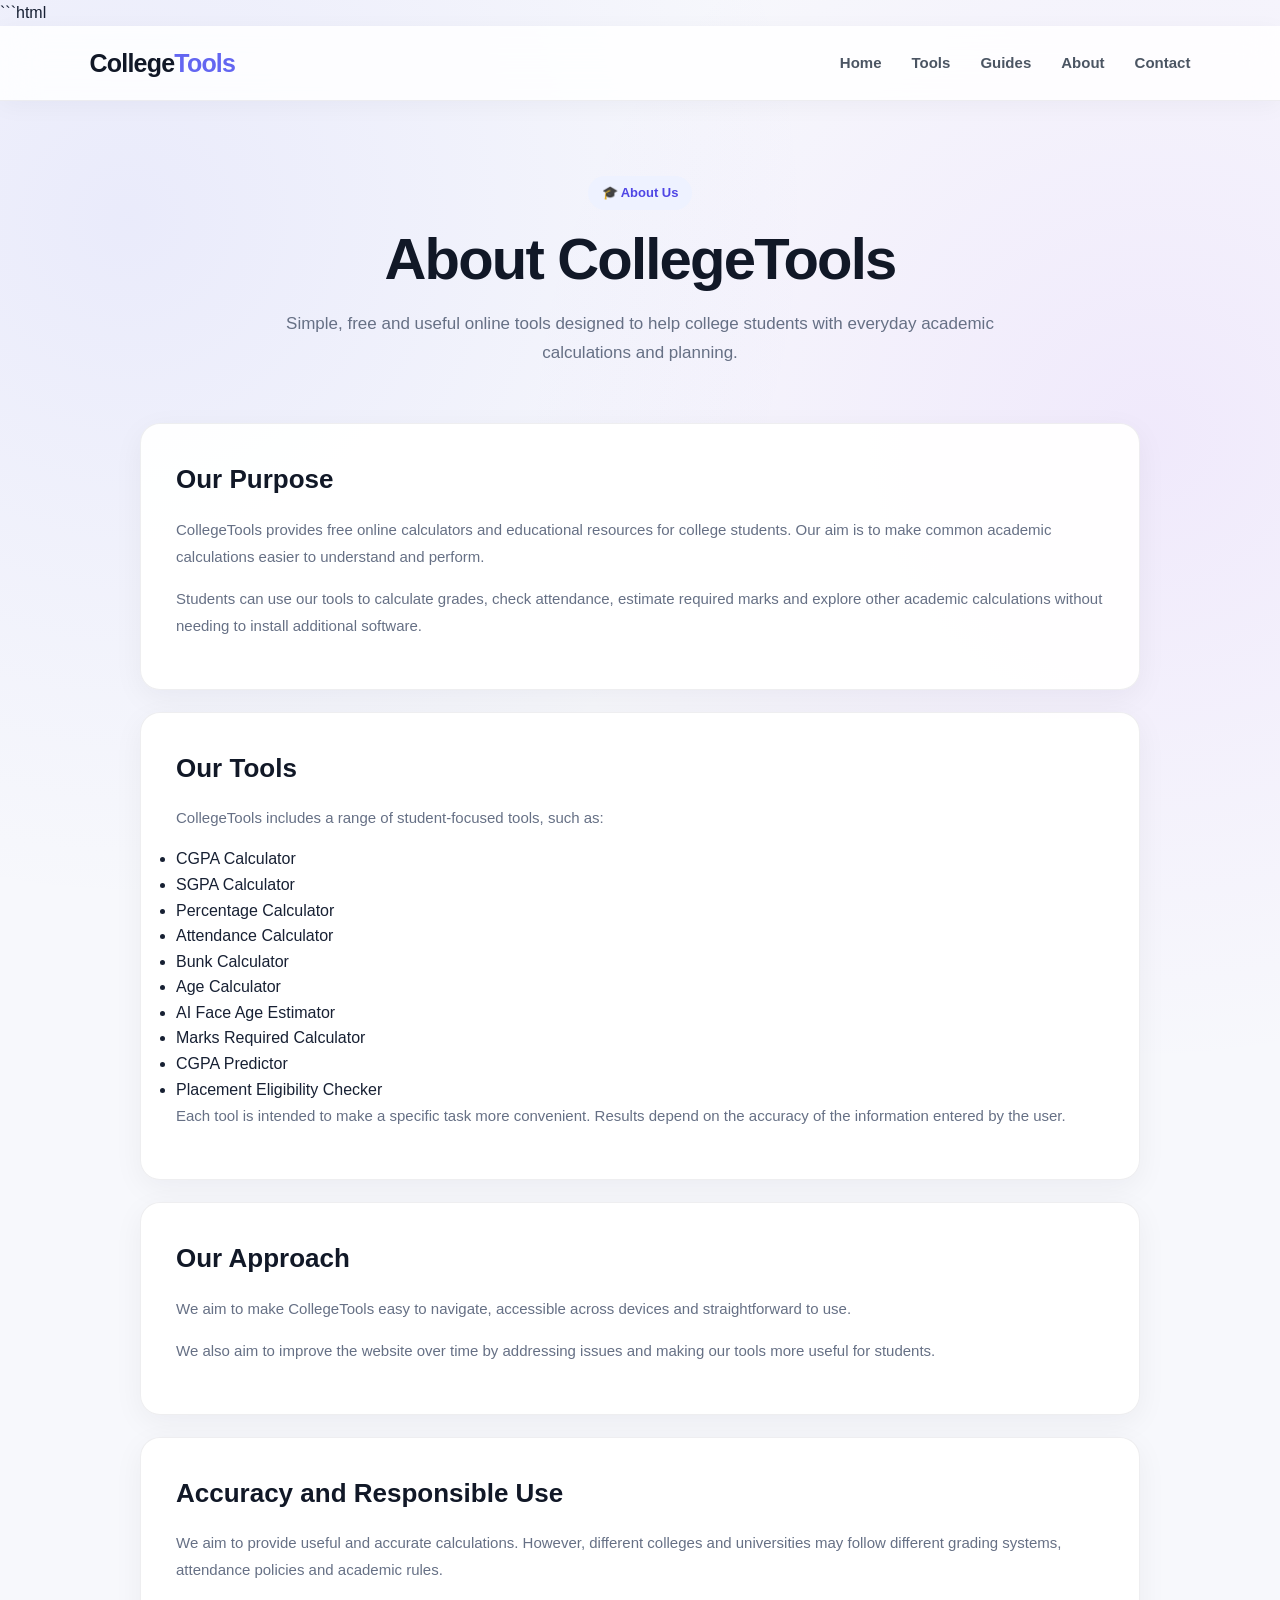
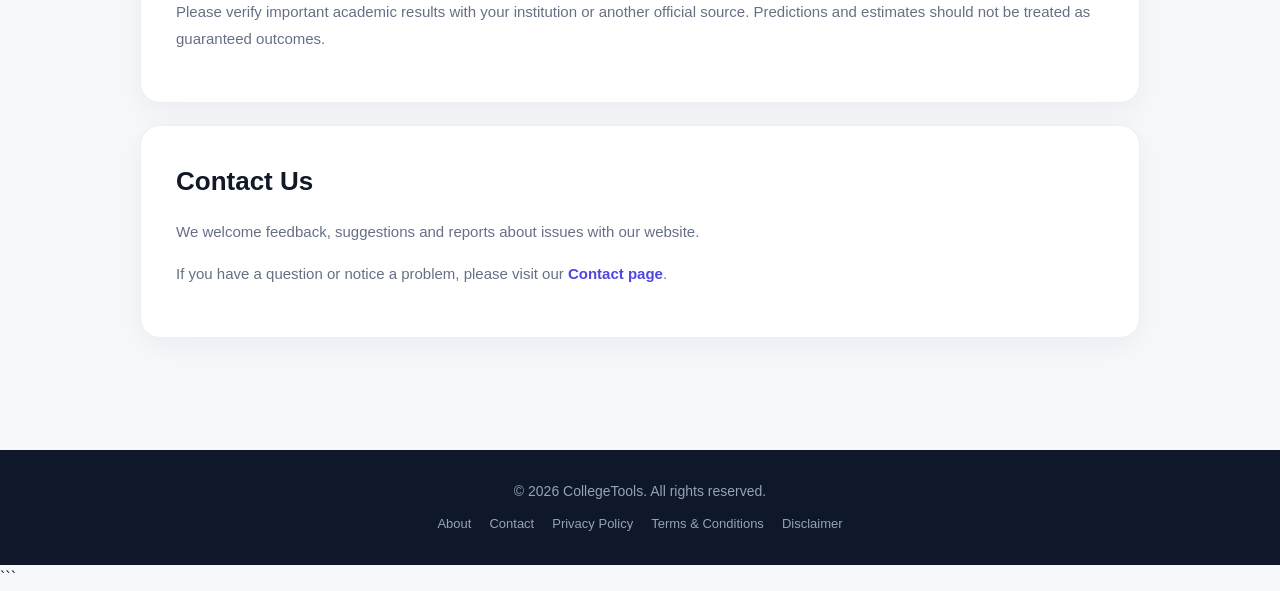
==== commit 0fbee500: "Update about.html" ====
--- a/about.html
+++ b/about.html
@@ -6,29 +6,42 @@
     <meta charset="UTF-8">
     <meta name="viewport" content="width=device-width, initial-scale=1.0">
 
-    <title>About CollegeTools - Free Tools for College Students</title>
-
-    <meta name="description" content="Learn about CollegeTools, a free website providing useful academic calculators and student tools for college students.">
+    <title>About CollegeTools - Free Student Calculators</title>
+
+    <meta
+        name="description"
+        content="Learn about CollegeTools, a free online platform offering academic calculators for CGPA, SGPA, percentage, attendance, marks and student planning."
+    >
+
     <meta name="robots" content="index, follow">
     <meta name="author" content="CollegeTools">
 
-    <!-- Canonical URL -->
     <link rel="canonical" href="https://collegetools.tech/about.html">
 
-    <!-- Open Graph -->
     <meta property="og:title" content="About CollegeTools">
-    <meta property="og:description" content="Learn more about CollegeTools and our free student-focused academic tools.">
+    <meta
+        property="og:description"
+        content="Learn about CollegeTools and its free academic calculators and student tools."
+    >
     <meta property="og:type" content="website">
     <meta property="og:url" content="https://collegetools.tech/about.html">
 
-    <!-- Stylesheet -->
     <link rel="stylesheet" href="style.css">
+
+    <!-- Google AdSense verification code -->
+    <script
+        async
+        src="https://pagead2.googlesyndication.com/pagead/js/adsbygoogle.js?client=ca-pub-9809428572067246"
+        crossorigin="anonymous"
+    ></script>
+
 </head>
 
 <body>
 
-    <!-- NAVBAR -->
+    <!-- NAVIGATION -->
     <nav class="navbar">
+
         <div class="logo">
             College<span>Tools</span>
         </div>
@@ -37,118 +50,155 @@
             <a href="index.html">Home</a>
             <a href="index.html#tools">Tools</a>
             <a href="index.html#guides">Guides</a>
+            <a href="about.html">About</a>
             <a href="contact.html">Contact</a>
         </div>
+
     </nav>
 
-    <!-- ABOUT -->
+    <!-- ABOUT PAGE -->
     <main class="info-page">
 
         <section class="info-hero">
-            <span class="section-badge">🎓 About CollegeTools</span>
-
-            <h1>Simple Tools for Student Life</h1>
-
-            <p>
-                CollegeTools is a free online platform designed
-                to make everyday academic calculations easier
-                and faster for students.
-            </p>
-        </section>
-
-        <section class="info-card">
+
+            <span class="section-badge">
+                🎓 About Us
+            </span>
+
+            <h1>About CollegeTools</h1>
+
+            <p>
+                Simple, free and useful online tools designed
+                to help college students with everyday
+                academic calculations and planning.
+            </p>
+
+        </section>
+
+        <section class="info-card">
+
             <h2>Our Purpose</h2>
 
             <p>
-                Students frequently need to calculate CGPA,
-                SGPA, percentages, attendance, required marks
-                and other academic information. CollegeTools
-                brings these useful tools together in one simple
-                website.
-            </p>
-
-            <p>
-                Our goal is to provide calculators that are
-                easy to understand, quick to use and accessible
-                from both computers and mobile devices.
-            </p>
-        </section>
-
-        <section class="info-card">
-            <h2>What You Can Find Here</h2>
-
-            <div class="info-list">
-                <div>
-                    🎓
-                    <strong>Academic Calculators</strong>
-                    <span>CGPA, SGPA and percentage calculations.</span>
-                </div>
-
-                <div>
-                    📅
-                    <strong>Attendance Tools</strong>
-                    <span>Check attendance and plan classes.</span>
-                </div>
-
-                <div>
-                    📚
-                    <strong>Study Planning Tools</strong>
-                    <span>Calculate required marks and predict CGPA.</span>
-                </div>
-
-                <div>
-                    💼
-                    <strong>Placement Tools</strong>
-                    <span>
-                        Compare your details with entered
-                        placement requirements.
-                    </span>
-                </div>
-            </div>
-        </section>
-
-        <section class="info-card">
+                CollegeTools provides free online calculators
+                and educational resources for college students.
+                Our aim is to make common academic calculations
+                easier to understand and perform.
+            </p>
+
+            <p>
+                Students can use our tools to calculate grades,
+                check attendance, estimate required marks and
+                explore other academic calculations without
+                needing to install additional software.
+            </p>
+
+        </section>
+
+        <section class="info-card">
+
+            <h2>Our Tools</h2>
+
+            <p>
+                CollegeTools includes a range of student-focused
+                tools, such as:
+            </p>
+
+            <ul>
+                <li>CGPA Calculator</li>
+                <li>SGPA Calculator</li>
+                <li>Percentage Calculator</li>
+                <li>Attendance Calculator</li>
+                <li>Bunk Calculator</li>
+                <li>Age Calculator</li>
+                <li>AI Face Age Estimator</li>
+                <li>Marks Required Calculator</li>
+                <li>CGPA Predictor</li>
+                <li>Placement Eligibility Checker</li>
+            </ul>
+
+            <p>
+                Each tool is intended to make a specific task
+                more convenient. Results depend on the accuracy
+                of the information entered by the user.
+            </p>
+
+        </section>
+
+        <section class="info-card">
+
             <h2>Our Approach</h2>
 
             <p>
-                We aim to keep CollegeTools straightforward.
-                You should be able to open a tool, enter your
-                information and understand the result without
-                unnecessary complexity.
-            </p>
-
-            <p>
-                The website will continue to improve with useful
-                student-focused information, explanations and
-                tools.
-            </p>
-        </section>
-
-        <section class="info-card">
-            <h2>Important Information</h2>
-
-            <p>
-                CollegeTools provides calculations and general
-                educational information for convenience.
-                Results should be checked against your college,
-                university or company's official rules when
-                those rules apply.
-            </p>
+                We aim to make CollegeTools easy to navigate,
+                accessible across devices and straightforward
+                to use.
+            </p>
+
+            <p>
+                We also aim to improve the website over time
+                by addressing issues and making our tools
+                more useful for students.
+            </p>
+
+        </section>
+
+        <section class="info-card">
+
+            <h2>Accuracy and Responsible Use</h2>
+
+            <p>
+                We aim to provide useful and accurate
+                calculations. However, different colleges
+                and universities may follow different grading
+                systems, attendance policies and academic rules.
+            </p>
+
+            <p>
+                Please verify important academic results with
+                your institution or another official source.
+                Predictions and estimates should not be treated
+                as guaranteed outcomes.
+            </p>
+
+        </section>
+
+        <section class="info-card">
+
+            <h2>Contact Us</h2>
+
+            <p>
+                We welcome feedback, suggestions and reports
+                about issues with our website.
+            </p>
+
+            <p>
+                If you have a question or notice a problem,
+                please visit our
+                <a href="contact.html" class="email-link">
+                    Contact page
+                </a>.
+            </p>
+
         </section>
 
     </main>
 
     <!-- FOOTER -->
     <footer>
-        <p>© 2026 CollegeTools. All rights reserved.</p>
+
+        <p>
+            © 2026 CollegeTools. All rights reserved.
+        </p>
 
         <div class="footer-links">
-            <a href="about.html">About</a>
-            <a href="contact.html">Contact</a>
-            <a href="privacy.html">Privacy Policy</a>
-            <a href="terms.html">Terms &amp; Conditions</a>
-            <a href="disclaimer.html">Disclaimer</a>
+            <a href="./about.html">About</a>
+            <a href="./contact.html">Contact</a>
+            <a href="./privacy.html">Privacy Policy</a>
+            <a href="./terms.html">Terms &amp; Conditions</a>
+            <a href="./disclaimer.html">Disclaimer</a>
         </div>
+
     </footer>
 
 </body>
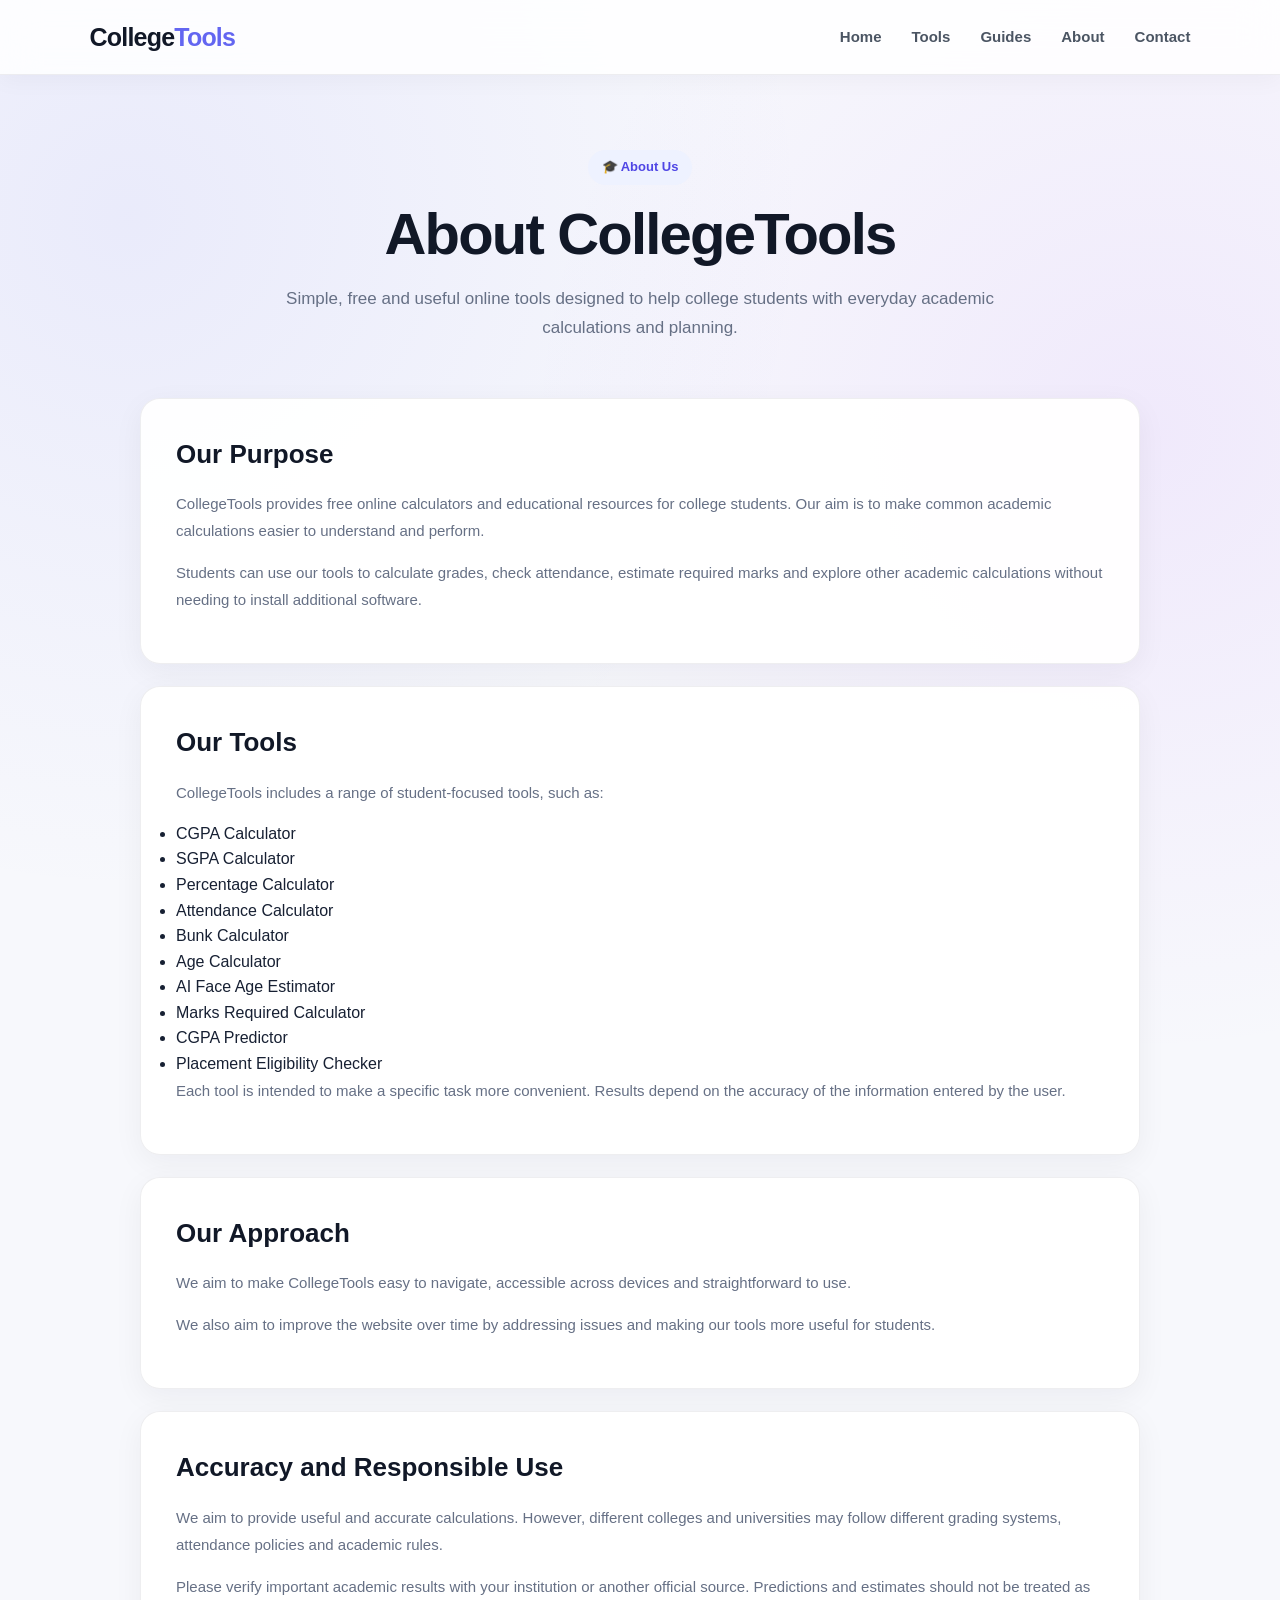
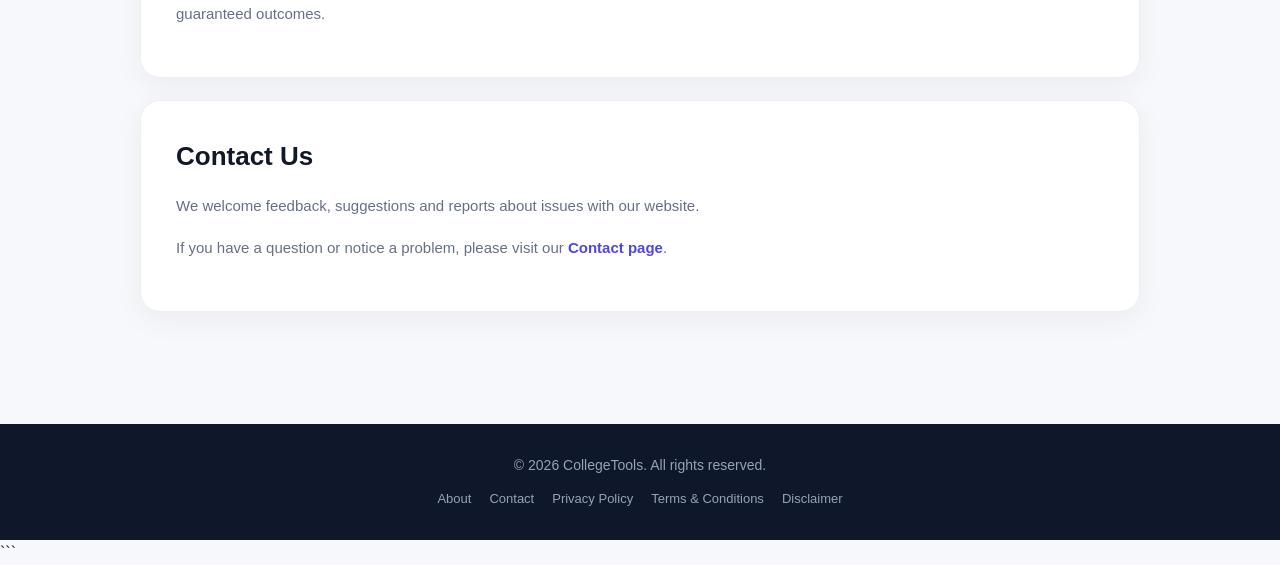
==== commit edbc41ec: "Refactor about.html structure and content" ====
--- a/about.html
+++ b/about.html
@@ -1,4 +1,3 @@
-```html
 <!DOCTYPE html>
 <html lang="en">
 
